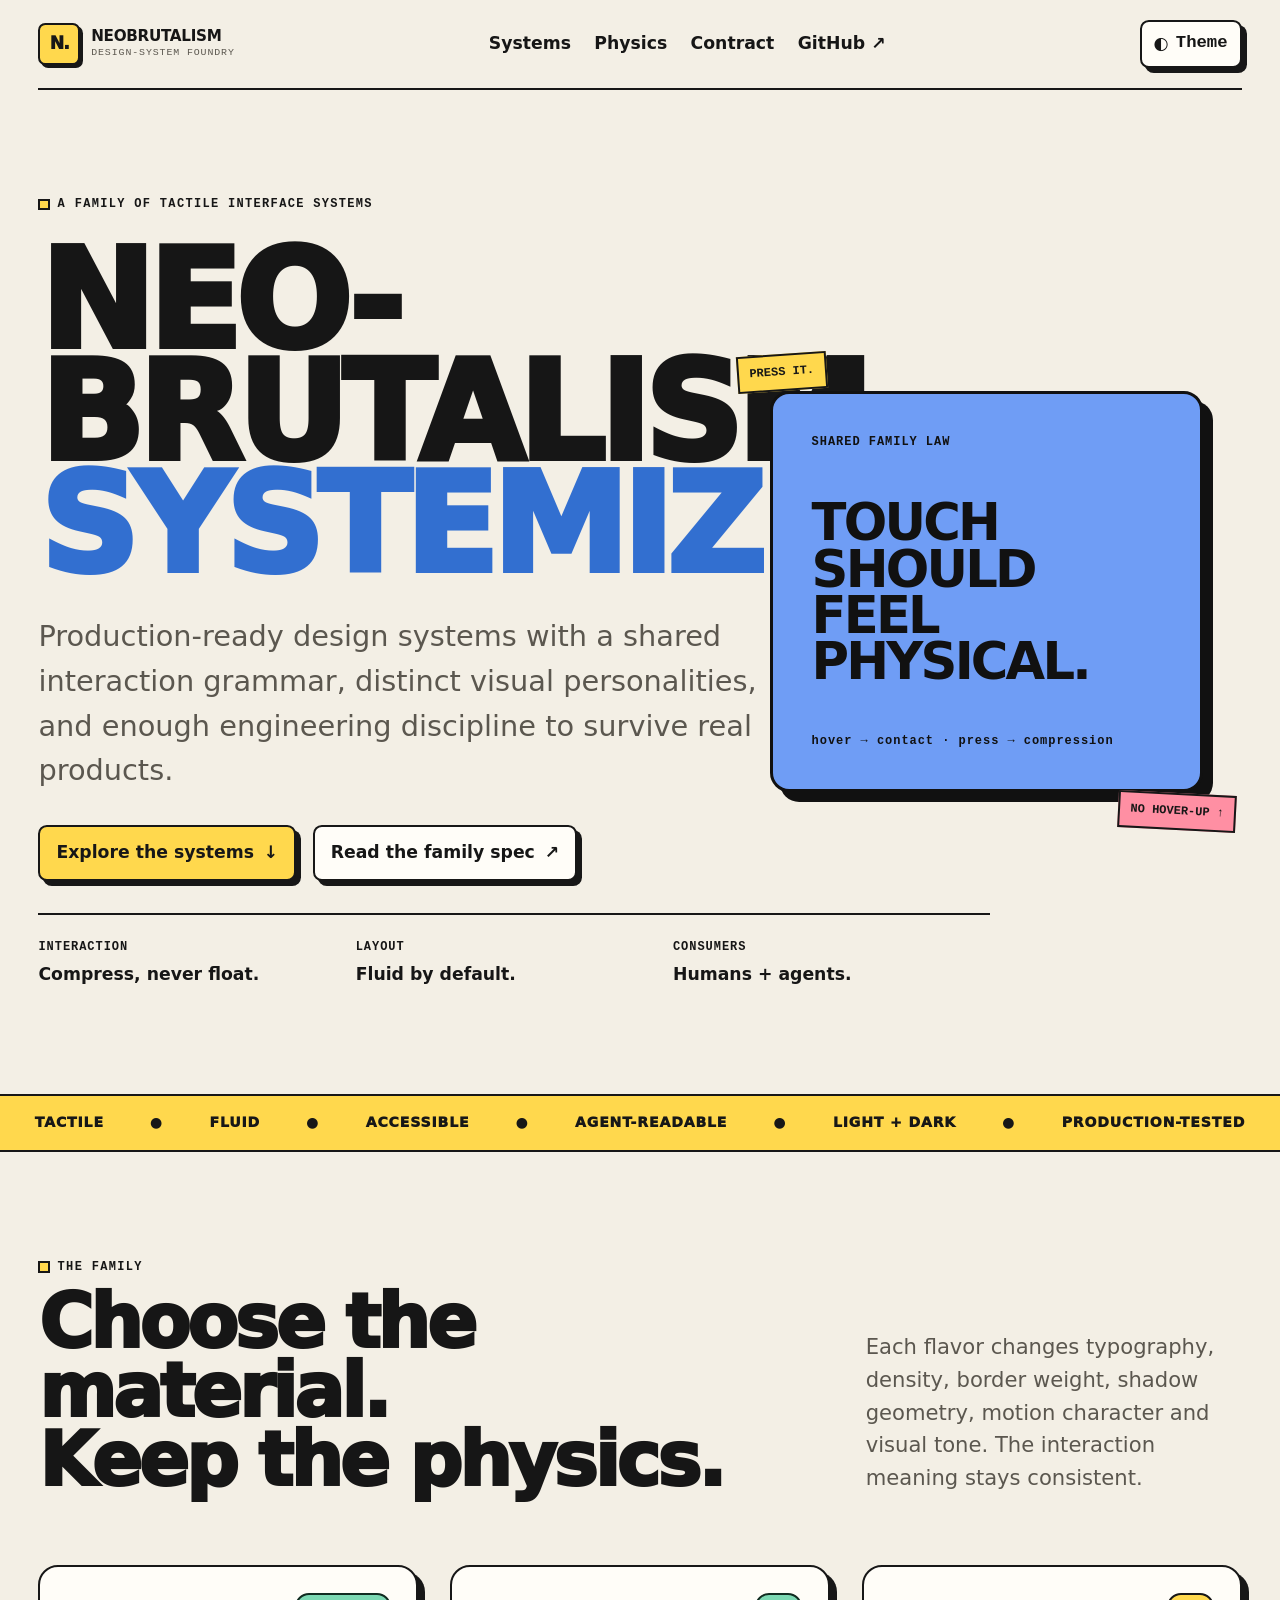
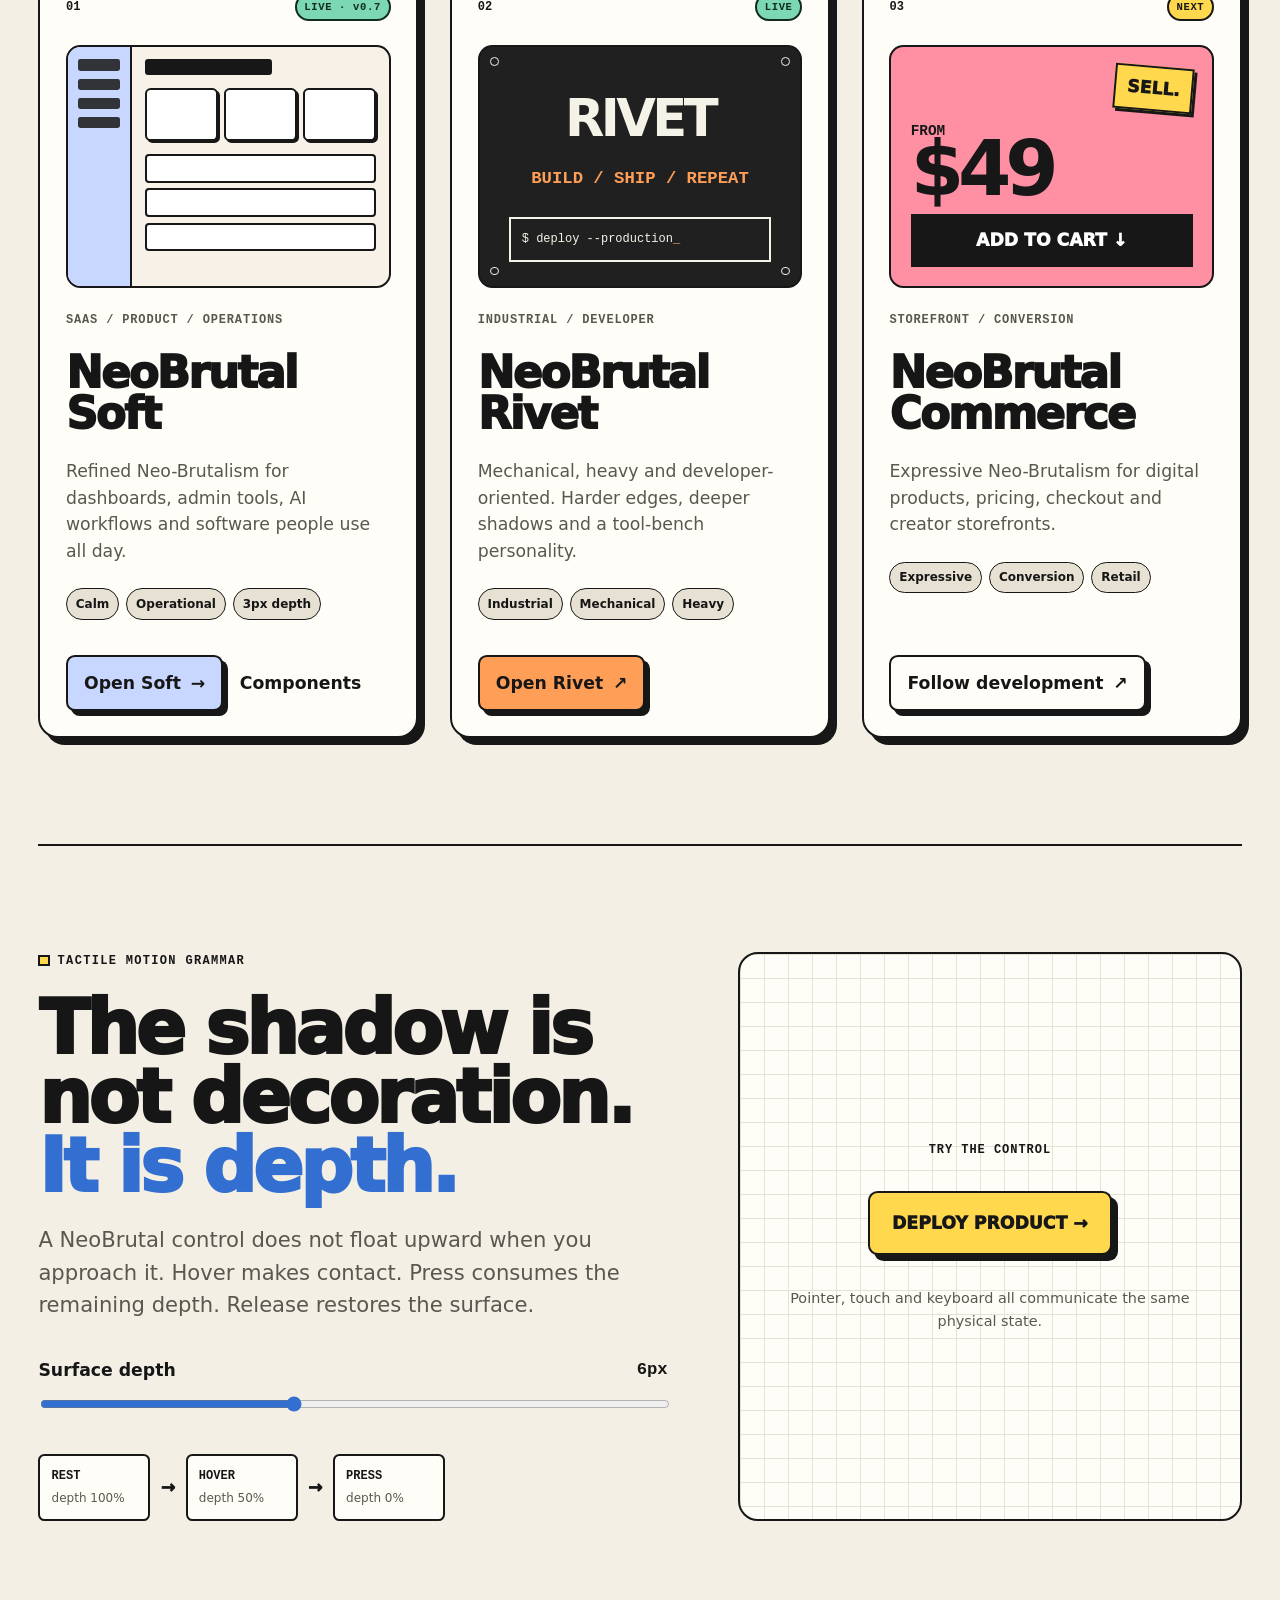
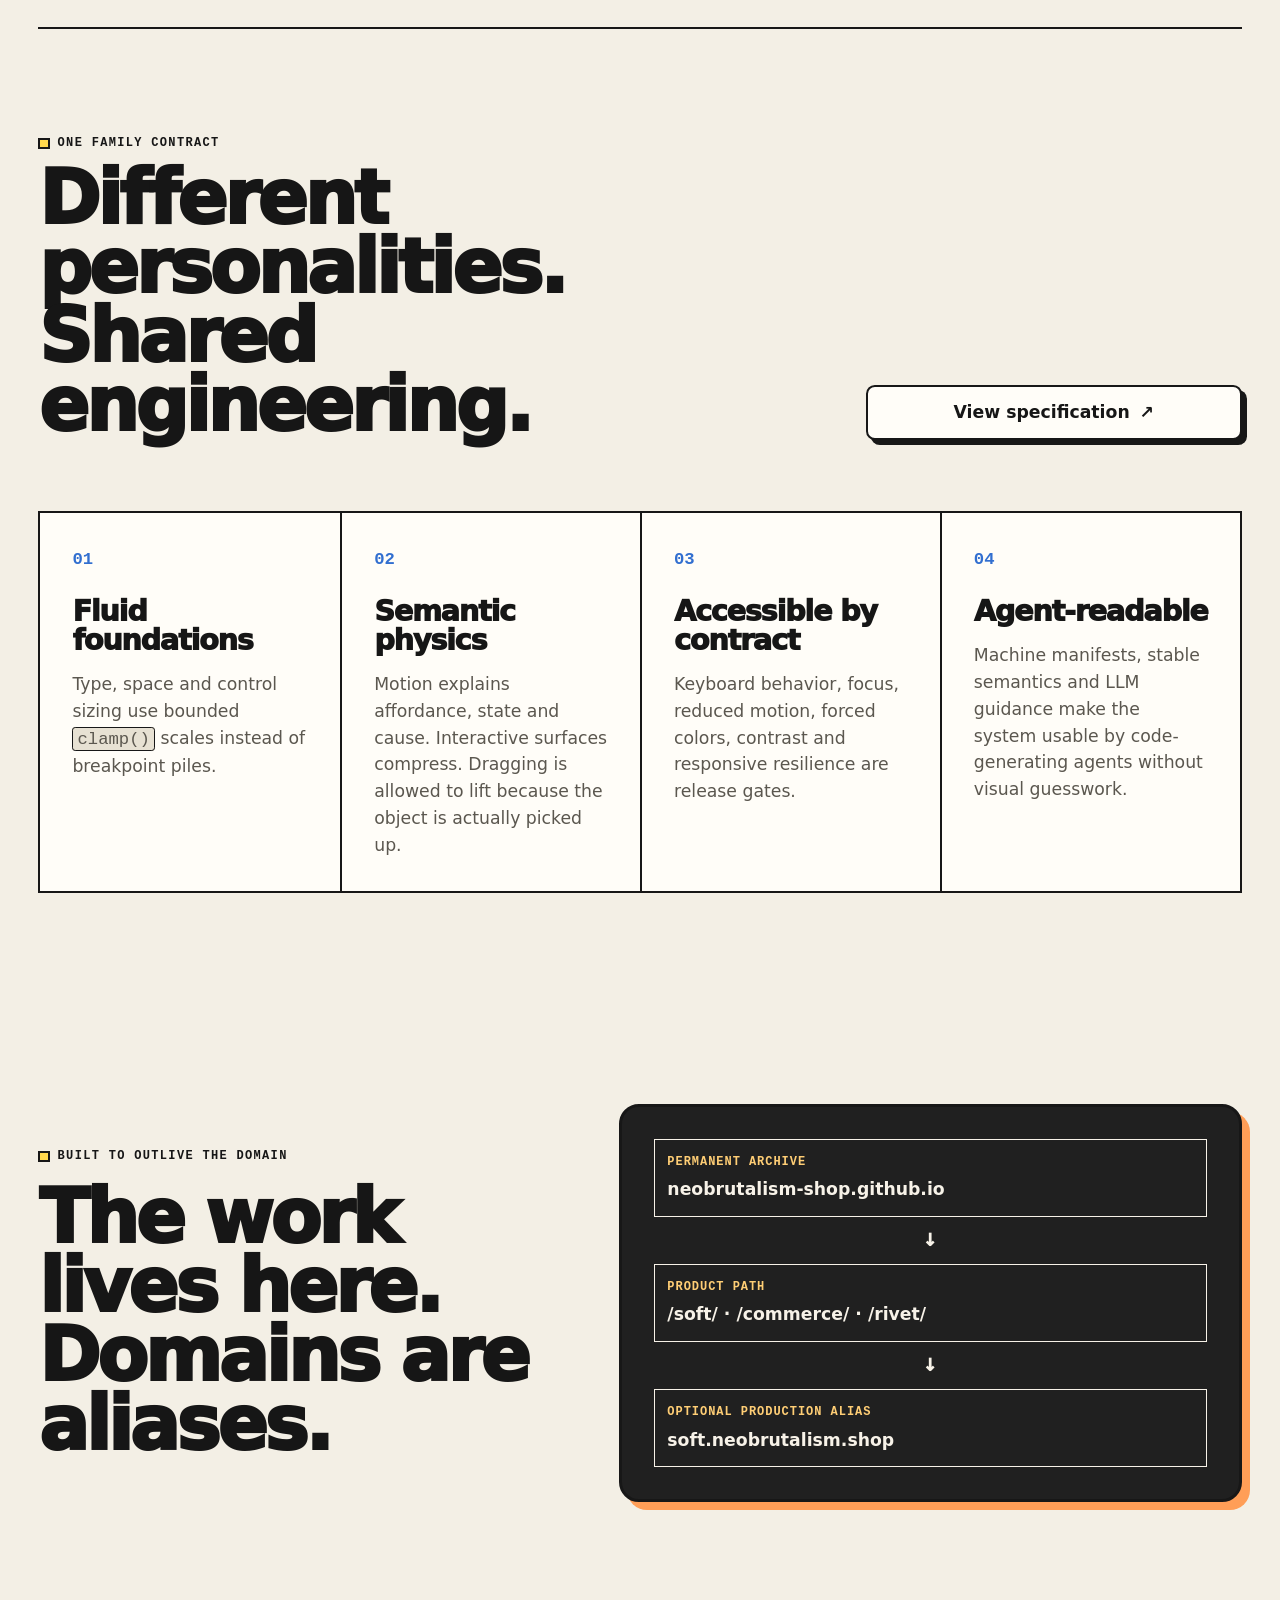
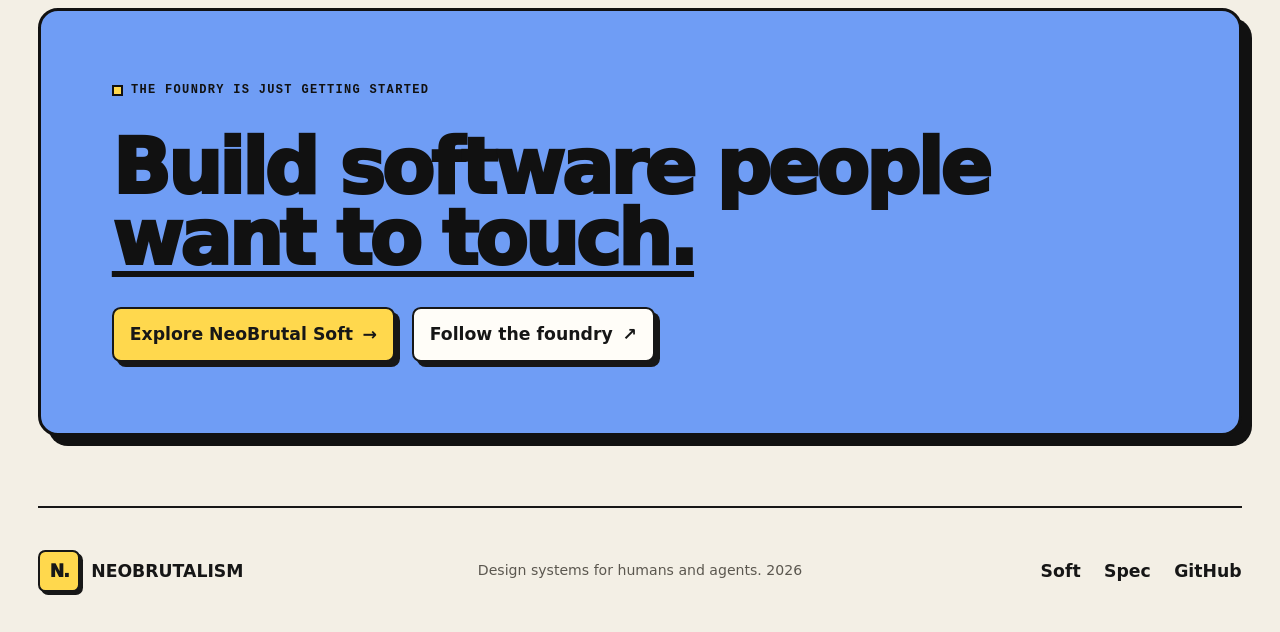
==== index.html @ 48c6a705 "feat: build NeoBrutalism foundry homepage" ====
<!doctype html>
<html lang="en" data-theme="light">
<head>
  <meta charset="utf-8" />
  <meta name="viewport" content="width=device-width, initial-scale=1" />
  <meta name="theme-color" content="#f3efe5" />
  <meta name="description" content="NeoBrutalism is a design-system foundry building production-ready Neo-Brutalist flavors for serious software, commerce, developers, humans and AI agents." />
  <meta name="robots" content="index,follow" />
  <link rel="canonical" href="https://neobrutalism-shop.github.io/" />
  <meta property="og:type" content="website" />
  <meta property="og:title" content="NeoBrutalism — Design-system foundry" />
  <meta property="og:description" content="Neo-Brutalism, systemized. Production-ready design systems with tactile interaction physics." />
  <meta property="og:url" content="https://neobrutalism-shop.github.io/" />
  <meta name="twitter:card" content="summary" />
  <meta name="twitter:title" content="NeoBrutalism — Design-system foundry" />
  <meta name="twitter:description" content="Neo-Brutalism, systemized. Production-ready design systems with tactile interaction physics." />
  <title>NeoBrutalism — Design-system foundry</title>
  <link rel="stylesheet" href="./foundry.css" />
  <script src="./foundry.js" type="module"></script>
</head>
<body>
  <a class="skip-link" href="#main">Skip to content</a>

  <header class="site-header">
    <a class="brand" href="./" aria-label="NeoBrutalism foundry home">
      <span class="brand-mark" aria-hidden="true">N.</span>
      <span class="brand-copy">
        <strong>NEOBRUTALISM</strong>
        <small>DESIGN-SYSTEM FOUNDRY</small>
      </span>
    </a>

    <nav class="header-nav" aria-label="Primary navigation">
      <a href="#systems">Systems</a>
      <a href="#physics">Physics</a>
      <a href="#contract">Contract</a>
      <a href="https://github.com/NeoBrutalism-shop" rel="noreferrer">GitHub ↗</a>
    </nav>

    <button class="theme-toggle tactile" id="themeToggle" type="button" aria-label="Switch to dark theme" aria-pressed="false">
      <span aria-hidden="true" id="themeIcon">◐</span>
      <span class="theme-label">Theme</span>
    </button>
  </header>

  <main id="main">
    <section class="hero section-shell" aria-labelledby="hero-title">
      <div class="hero-copy">
        <p class="eyebrow">A FAMILY OF TACTILE INTERFACE SYSTEMS</p>
        <h1 id="hero-title">NEO-BRUTALISM,<br><span>SYSTEMIZED.</span></h1>
        <p class="hero-lede">Production-ready design systems with a shared interaction grammar, distinct visual personalities, and enough engineering discipline to survive real products.</p>
        <div class="hero-actions">
          <a class="button button-primary tactile" href="#systems">Explore the systems <span aria-hidden="true">↓</span></a>
          <a class="button tactile" href="https://github.com/NeoBrutalism-shop/spec">Read the family spec <span aria-hidden="true">↗</span></a>
        </div>
        <dl class="hero-facts" aria-label="Foundry principles">
          <div><dt>INTERACTION</dt><dd>Compress, never float.</dd></div>
          <div><dt>LAYOUT</dt><dd>Fluid by default.</dd></div>
          <div><dt>CONSUMERS</dt><dd>Humans + agents.</dd></div>
        </dl>
      </div>

      <div class="hero-object" aria-label="Tactile depth demonstration">
        <div class="object-note note-one">PRESS IT.</div>
        <button class="hero-press tactile" type="button">
          <span class="hero-press-kicker">SHARED FAMILY LAW</span>
          <strong>TOUCH SHOULD<br>FEEL PHYSICAL.</strong>
          <span class="hero-press-foot">hover → contact · press → compression</span>
        </button>
        <div class="object-note note-two">NO HOVER-UP ↑</div>
      </div>
    </section>

    <section class="marquee" aria-label="Foundry characteristics">
      <div class="marquee-track" aria-hidden="true">
        <span>TACTILE</span><b>●</b><span>FLUID</span><b>●</b><span>ACCESSIBLE</span><b>●</b><span>AGENT-READABLE</span><b>●</b><span>LIGHT + DARK</span><b>●</b><span>PRODUCTION-TESTED</span>
      </div>
    </section>

    <section class="systems section-shell" id="systems" aria-labelledby="systems-title">
      <div class="section-heading">
        <div>
          <p class="eyebrow">THE FAMILY</p>
          <h2 id="systems-title">Choose the material.<br>Keep the physics.</h2>
        </div>
        <p>Each flavor changes typography, density, border weight, shadow geometry, motion character and visual tone. The interaction meaning stays consistent.</p>
      </div>

      <div class="system-grid">
        <article class="system-card system-soft">
          <div class="system-card-top">
            <span class="system-index">01</span>
            <span class="status status-live">LIVE · v0.7</span>
          </div>
          <div class="system-preview soft-preview" aria-hidden="true">
            <div class="preview-sidebar"><i></i><i></i><i></i><i></i></div>
            <div class="preview-main">
              <div class="preview-topline"></div>
              <div class="preview-stats"><i></i><i></i><i></i></div>
              <div class="preview-table"><i></i><i></i><i></i></div>
            </div>
          </div>
          <p class="system-type">SAAS / PRODUCT / OPERATIONS</p>
          <h3>NeoBrutal Soft</h3>
          <p>Refined Neo-Brutalism for dashboards, admin tools, AI workflows and software people use all day.</p>
          <ul class="tag-row" aria-label="Soft characteristics">
            <li>Calm</li><li>Operational</li><li>3px depth</li>
          </ul>
          <div class="system-actions">
            <a class="button button-soft tactile" href="./soft/">Open Soft <span aria-hidden="true">→</span></a>
            <a class="text-link" href="./soft/components.html">Components</a>
          </div>
        </article>

        <article class="system-card system-rivet">
          <div class="system-card-top">
            <span class="system-index">02</span>
            <span class="status status-live">LIVE</span>
          </div>
          <div class="system-preview rivet-preview" aria-hidden="true">
            <div class="rivet-bolts"><i></i><i></i><i></i><i></i></div>
            <strong>RIVET</strong>
            <span>BUILD / SHIP / REPEAT</span>
            <div class="rivet-console">$ deploy --production<span>_</span></div>
          </div>
          <p class="system-type">INDUSTRIAL / DEVELOPER</p>
          <h3>NeoBrutal Rivet</h3>
          <p>Mechanical, heavy and developer-oriented. Harder edges, deeper shadows and a tool-bench personality.</p>
          <ul class="tag-row" aria-label="Rivet characteristics">
            <li>Industrial</li><li>Mechanical</li><li>Heavy</li>
          </ul>
          <div class="system-actions">
            <a class="button button-rivet tactile" href="https://neobrutalrivet.github.io/" rel="noreferrer">Open Rivet <span aria-hidden="true">↗</span></a>
          </div>
        </article>

        <article class="system-card system-commerce">
          <div class="system-card-top">
            <span class="system-index">03</span>
            <span class="status status-building">NEXT</span>
          </div>
          <div class="system-preview commerce-preview" aria-hidden="true">
            <span class="sale-sticker">SELL.</span>
            <div class="commerce-price"><small>FROM</small><strong>$49</strong></div>
            <div class="commerce-buy">ADD TO CART ↓</div>
          </div>
          <p class="system-type">STOREFRONT / CONVERSION</p>
          <h3>NeoBrutal Commerce</h3>
          <p>Expressive Neo-Brutalism for digital products, pricing, checkout and creator storefronts.</p>
          <ul class="tag-row" aria-label="Commerce characteristics">
            <li>Expressive</li><li>Conversion</li><li>Retail</li>
          </ul>
          <div class="system-actions">
            <a class="button tactile" href="https://github.com/NeoBrutalism-shop/NeoBrutal-Commerce">Follow development <span aria-hidden="true">↗</span></a>
          </div>
        </article>
      </div>
    </section>

    <section class="physics section-shell" id="physics" aria-labelledby="physics-title">
      <div class="physics-copy">
        <p class="eyebrow">TACTILE MOTION GRAMMAR</p>
        <h2 id="physics-title">The shadow is not decoration.<br><span>It is depth.</span></h2>
        <p>A NeoBrutal control does not float upward when you approach it. Hover makes contact. Press consumes the remaining depth. Release restores the surface.</p>

        <div class="physics-form">
          <label for="depthControl">
            <span>Surface depth</span>
            <output id="depthValue" for="depthControl">6px</output>
          </label>
          <input id="depthControl" type="range" min="2" max="12" value="6" step="1" />
        </div>

        <div class="state-equation" aria-label="Interaction depth states">
          <div><b>REST</b><span>depth 100%</span></div>
          <span aria-hidden="true">→</span>
          <div><b>HOVER</b><span>depth 50%</span></div>
          <span aria-hidden="true">→</span>
          <div><b>PRESS</b><span>depth 0%</span></div>
        </div>
      </div>

      <div class="physics-stage" id="physicsStage">
        <p>TRY THE CONTROL</p>
        <button class="depth-demo" id="depthDemo" type="button">DEPLOY PRODUCT <span aria-hidden="true">→</span></button>
        <small>Pointer, touch and keyboard all communicate the same physical state.</small>
      </div>
    </section>

    <section class="contract section-shell" id="contract" aria-labelledby="contract-title">
      <div class="section-heading">
        <div>
          <p class="eyebrow">ONE FAMILY CONTRACT</p>
          <h2 id="contract-title">Different personalities.<br>Shared engineering.</h2>
        </div>
        <a class="button tactile" href="https://github.com/NeoBrutalism-shop/spec">View specification <span aria-hidden="true">↗</span></a>
      </div>

      <div class="contract-grid">
        <article><span class="contract-number">01</span><h3>Fluid foundations</h3><p>Type, space and control sizing use bounded <code>clamp()</code> scales instead of breakpoint piles.</p></article>
        <article><span class="contract-number">02</span><h3>Semantic physics</h3><p>Motion explains affordance, state and cause. Interactive surfaces compress. Dragging is allowed to lift because the object is actually picked up.</p></article>
        <article><span class="contract-number">03</span><h3>Accessible by contract</h3><p>Keyboard behavior, focus, reduced motion, forced colors, contrast and responsive resilience are release gates.</p></article>
        <article><span class="contract-number">04</span><h3>Agent-readable</h3><p>Machine manifests, stable semantics and LLM guidance make the system usable by code-generating agents without visual guesswork.</p></article>
      </div>
    </section>

    <section class="permanence section-shell" aria-labelledby="permanence-title">
      <div>
        <p class="eyebrow">BUILT TO OUTLIVE THE DOMAIN</p>
        <h2 id="permanence-title">The work lives here.<br>Domains are aliases.</h2>
      </div>
      <div class="permanence-card">
        <div class="repo-line"><span>PERMANENT ARCHIVE</span><strong>neobrutalism-shop.github.io</strong></div>
        <div class="repo-arrow" aria-hidden="true">↓</div>
        <div class="repo-line"><span>PRODUCT PATH</span><strong>/soft/ · /commerce/ · /rivet/</strong></div>
        <div class="repo-arrow" aria-hidden="true">↓</div>
        <div class="repo-line"><span>OPTIONAL PRODUCTION ALIAS</span><strong>soft.neobrutalism.shop</strong></div>
      </div>
    </section>

    <section class="closing section-shell">
      <p class="eyebrow">THE FOUNDRY IS JUST GETTING STARTED</p>
      <h2>Build software people<br><span>want to touch.</span></h2>
      <div class="closing-actions">
        <a class="button button-primary tactile" href="./soft/">Explore NeoBrutal Soft <span aria-hidden="true">→</span></a>
        <a class="button tactile" href="https://github.com/NeoBrutalism-shop">Follow the foundry <span aria-hidden="true">↗</span></a>
      </div>
    </section>
  </main>

  <footer class="site-footer">
    <div class="footer-brand"><span class="brand-mark" aria-hidden="true">N.</span><strong>NEOBRUTALISM</strong></div>
    <p>Design systems for humans and agents. <span id="year"></span></p>
    <nav aria-label="Footer navigation">
      <a href="./soft/">Soft</a>
      <a href="https://github.com/NeoBrutalism-shop/spec">Spec</a>
      <a href="https://github.com/NeoBrutalism-shop">GitHub</a>
    </nav>
  </footer>
</body>
</html>
---- foundry.css ----
@layer reset, tokens, base, components, sections, responsive;

@layer reset {
  *, *::before, *::after { box-sizing: border-box; }
  html { scroll-behavior: smooth; }
  body, h1, h2, h3, p, dl, dd, ul { margin: 0; }
  ul { padding: 0; list-style: none; }
  img, svg { display: block; max-width: 100%; }
  button, input { font: inherit; }
  a { color: inherit; }
}

@layer tokens {
  :root {
    color-scheme: light;
    --bg: #f3efe5;
    --surface: #fffdf8;
    --surface-2: #e7e1d3;
    --text: #161616;
    --muted: #5b574f;
    --border: #171717;
    --yellow: #ffd84d;
    --blue: #6f9df5;
    --blue-strong: #326fd0;
    --pink: #ff8fa3;
    --mint: #7bd8b2;
    --orange: #ff9e57;
    --danger: #d73535;
    --shadow: #171717;
    --focus: #2d63c8;
    --radius-sm: .55rem;
    --radius-md: .9rem;
    --radius-lg: 1.25rem;
    --border-w: 2px;
    --content: 92rem;
    --space-1: clamp(.35rem, .3rem + .2vw, .5rem);
    --space-2: clamp(.55rem, .48rem + .3vw, .8rem);
    --space-3: clamp(.8rem, .68rem + .45vw, 1.15rem);
    --space-4: clamp(1.1rem, .9rem + .7vw, 1.65rem);
    --space-5: clamp(1.55rem, 1.2rem + 1vw, 2.35rem);
    --space-6: clamp(2.15rem, 1.55rem + 1.7vw, 3.5rem);
    --space-7: clamp(3rem, 2rem + 3vw, 5.5rem);
    --space-8: clamp(4.2rem, 2.6rem + 5vw, 8rem);
    --text-xs: clamp(.7rem, .67rem + .1vw, .78rem);
    --text-sm: clamp(.8rem, .76rem + .15vw, .9rem);
    --text-md: clamp(.95rem, .88rem + .25vw, 1.08rem);
    --text-lg: clamp(1.1rem, .98rem + .45vw, 1.32rem);
    --text-xl: clamp(1.35rem, 1.1rem + .9vw, 1.8rem);
    --text-2xl: clamp(1.8rem, 1.3rem + 1.8vw, 2.8rem);
    --text-3xl: clamp(2.5rem, 1.6rem + 3.8vw, 4.8rem);
    --text-display: clamp(4rem, 2.15rem + 8vw, 10rem);
    --press-hover: 2px;
    --press-active: 5px;
    --depth: 5px;
    --ease: cubic-bezier(.2, .7, .2, 1);
    --fast: 110ms;
    --standard: 180ms;
  }

  [data-theme="dark"] {
    color-scheme: dark;
    --bg: #171717;
    --surface: #242321;
    --surface-2: #302e2a;
    --text: #f7f2e8;
    --muted: #c2bcae;
    --border: #f7f2e8;
    --shadow: #050505;
    --focus: #8fb3ff;
    --blue-strong: #8fb3ff;
  }
}

@layer base {
  body {
    min-width: 20rem;
    min-height: 100vh;
    background: var(--bg);
    color: var(--text);
    font-family: Inter, ui-sans-serif, system-ui, -apple-system, BlinkMacSystemFont, "Segoe UI", sans-serif;
    font-size: var(--text-md);
    line-height: 1.55;
    text-rendering: optimizeLegibility;
    -webkit-font-smoothing: antialiased;
  }

  code, .system-index, .eyebrow, .status, .system-type, .brand-copy small, .hero-press-kicker, .hero-press-foot, .repo-line span, .physics-stage > p, .theme-label {
    font-family: "SFMono-Regular", Consolas, "Liberation Mono", monospace;
  }

  a { text-underline-offset: .16em; text-decoration-thickness: .09em; }
  button, a { -webkit-tap-highlight-color: transparent; }
  ::selection { background: var(--yellow); color: #171717; }

  :focus-visible {
    outline: 3px solid var(--focus);
    outline-offset: 4px;
  }

  .skip-link {
    position: fixed;
    inset: .8rem auto auto .8rem;
    z-index: 100;
    transform: translateY(-180%);
    background: var(--yellow);
    color: #171717;
    border: 2px solid #171717;
    padding: .7rem 1rem;
    font-weight: 900;
  }
  .skip-link:focus { transform: translateY(0); }

  .section-shell {
    width: min(calc(100% - (2 * clamp(1rem, 3vw, 2.5rem))), var(--content));
    margin-inline: auto;
  }

  .eyebrow {
    display: inline-flex;
    align-items: center;
    gap: .5rem;
    font-size: var(--text-xs);
    font-weight: 900;
    letter-spacing: .11em;
    text-transform: uppercase;
  }
  .eyebrow::before {
    content: "";
    inline-size: .7rem;
    block-size: .7rem;
    background: var(--yellow);
    border: 2px solid var(--border);
  }

  h1, h2, h3 {
    font-weight: 950;
    line-height: .93;
    letter-spacing: -.045em;
  }
  h2 { font-size: var(--text-3xl); }
  h2 span, h1 span { color: var(--blue-strong); }
  h3 { font-size: var(--text-2xl); }
}

@layer components {
  .tactile {
    position: relative;
    transform: translate(0, 0);
    box-shadow: var(--depth) var(--depth) 0 var(--shadow);
    transition:
      transform var(--fast) var(--ease),
      box-shadow var(--fast) var(--ease),
      background-color var(--standard) var(--ease),
      color var(--standard) var(--ease),
      border-color var(--standard) var(--ease);
  }
  @media (hover: hover) and (pointer: fine) {
    .tactile:hover {
      transform: translate(var(--press-hover), var(--press-hover));
      box-shadow: calc(var(--depth) - var(--press-hover)) calc(var(--depth) - var(--press-hover)) 0 var(--shadow);
    }
  }
  .tactile:active {
    transform: translate(var(--press-active), var(--press-active));
    box-shadow: 0 0 0 var(--shadow);
  }

  .button {
    display: inline-flex;
    align-items: center;
    justify-content: center;
    gap: .6rem;
    min-block-size: 3rem;
    padding: .78rem 1rem;
    background: var(--surface);
    color: var(--text);
    border: var(--border-w) solid var(--border);
    border-radius: var(--radius-sm);
    font-weight: 900;
    text-decoration: none;
    cursor: pointer;
  }
  .button-primary { background: var(--yellow); color: #171717; border-color: #171717; }
  .button-soft { background: #c7d7ff; color: #171717; border-color: #171717; }
  .button-rivet { background: #ff9f57; color: #171717; border-color: #171717; }

  .site-header {
    width: min(calc(100% - (2 * clamp(1rem, 3vw, 2.5rem))), var(--content));
    margin-inline: auto;
    min-block-size: clamp(4.8rem, 4rem + 2vw, 6.2rem);
    display: grid;
    grid-template-columns: auto 1fr auto;
    gap: var(--space-4);
    align-items: center;
    border-bottom: var(--border-w) solid var(--border);
  }

  .brand, .footer-brand {
    display: inline-flex;
    align-items: center;
    gap: .7rem;
    text-decoration: none;
  }
  .brand-mark {
    display: grid;
    place-items: center;
    inline-size: 2.6rem;
    block-size: 2.6rem;
    background: var(--yellow);
    color: #171717;
    border: 2px solid #171717;
    border-radius: .45rem;
    box-shadow: 3px 3px 0 #171717;
    font-weight: 950;
    letter-spacing: -.06em;
  }
  .brand-copy { display: grid; line-height: 1; gap: .25rem; }
  .brand-copy strong { font-size: .95rem; letter-spacing: -.02em; }
  .brand-copy small { color: var(--muted); font-size: .62rem; letter-spacing: .09em; }

  .header-nav {
    display: flex;
    justify-content: center;
    flex-wrap: wrap;
    gap: var(--space-4);
  }
  .header-nav a, .site-footer a, .text-link {
    font-weight: 850;
    text-decoration: none;
  }
  .header-nav a:hover, .site-footer a:hover, .text-link:hover { text-decoration: underline; }

  .theme-toggle {
    display: inline-flex;
    align-items: center;
    gap: .45rem;
    min-block-size: 2.7rem;
    padding: .55rem .75rem;
    background: var(--surface);
    color: var(--text);
    border: var(--border-w) solid var(--border);
    border-radius: var(--radius-sm);
    cursor: pointer;
    font-weight: 850;
  }

  .section-heading {
    display: grid;
    grid-template-columns: minmax(0, 1.35fr) minmax(16rem, .65fr);
    gap: var(--space-6);
    align-items: end;
  }
  .section-heading > div { display: grid; gap: var(--space-2); }
  .section-heading > p { max-width: 42rem; color: var(--muted); font-size: var(--text-lg); }
}

@layer sections {
  .hero {
    display: grid;
    grid-template-columns: minmax(0, 1.1fr) minmax(20rem, .9fr);
    gap: var(--space-7);
    align-items: center;
    padding-block: var(--space-8);
  }
  .hero-copy { display: grid; gap: var(--space-5); }
  .hero h1 {
    font-size: var(--text-display);
    max-width: 10ch;
    line-height: .82;
  }
  .hero-lede { max-width: 48rem; color: var(--muted); font-size: var(--text-xl); }
  .hero-actions, .closing-actions { display: flex; flex-wrap: wrap; gap: var(--space-3); }
  .hero-facts {
    display: grid;
    grid-template-columns: repeat(3, minmax(0, 1fr));
    border-top: var(--border-w) solid var(--border);
    padding-top: var(--space-4);
  }
  .hero-facts > div { padding-inline-end: var(--space-3); }
  .hero-facts dt { font-family: monospace; font-size: var(--text-xs); font-weight: 900; letter-spacing: .08em; }
  .hero-facts dd { margin-top: .3rem; font-weight: 850; }

  .hero-object { position: relative; padding: clamp(2rem, 5vw, 5rem) clamp(1rem, 3vw, 3rem); }
  .hero-press {
    inline-size: min(100%, 32rem);
    aspect-ratio: 1.08;
    margin-inline: auto;
    display: grid;
    align-content: space-between;
    gap: var(--space-4);
    text-align: left;
    padding: clamp(1.3rem, 3vw, 2.4rem);
    background: var(--blue);
    color: #111;
    border: 3px solid #111;
    border-radius: 1.2rem;
    box-shadow: 10px 10px 0 #111;
    cursor: pointer;
  }
  @media (hover: hover) and (pointer: fine) {
    .hero-press:hover { transform: translate(4px, 4px); box-shadow: 6px 6px 0 #111; }
  }
  .hero-press:active { transform: translate(10px, 10px); box-shadow: 0 0 0 #111; }
  .hero-press strong { font-size: clamp(2rem, 4vw, 4.5rem); line-height: .9; letter-spacing: -.055em; }
  .hero-press-kicker, .hero-press-foot { font-size: var(--text-xs); font-weight: 900; letter-spacing: .08em; }
  .object-note {
    position: absolute;
    z-index: 2;
    padding: .45rem .65rem;
    background: var(--yellow);
    color: #171717;
    border: 2px solid #171717;
    font-family: monospace;
    font-size: var(--text-xs);
    font-weight: 900;
    transform: rotate(-4deg);
  }
  .note-one { inset: 5% auto auto 1%; }
  .note-two { inset: auto 1% 5% auto; transform: rotate(3deg); background: var(--pink); }

  .marquee {
    overflow: hidden;
    border-block: var(--border-w) solid var(--border);
    background: var(--yellow);
    color: #171717;
  }
  .marquee-track {
    min-block-size: 3.4rem;
    display: flex;
    align-items: center;
    justify-content: space-around;
    gap: var(--space-4);
    white-space: nowrap;
    font-weight: 950;
    font-size: var(--text-sm);
    letter-spacing: .06em;
    padding-inline: var(--space-4);
  }

  .systems, .contract { padding-block: var(--space-8); }
  .system-grid {
    margin-top: var(--space-7);
    display: grid;
    grid-template-columns: repeat(3, minmax(0, 1fr));
    gap: var(--space-5);
  }
  .system-card {
    min-width: 0;
    display: flex;
    flex-direction: column;
    gap: var(--space-4);
    padding: clamp(1.1rem, 2vw, 1.6rem);
    background: var(--surface);
    border: var(--border-w) solid var(--border);
    border-radius: var(--radius-lg);
    box-shadow: 7px 7px 0 var(--shadow);
  }
  .system-card-top { display: flex; justify-content: space-between; align-items: center; gap: 1rem; }
  .system-index { font-size: var(--text-xs); font-weight: 900; }
  .status {
    display: inline-flex;
    align-items: center;
    min-height: 1.7rem;
    padding: .25rem .48rem;
    border: 2px solid currentColor;
    border-radius: 999px;
    font-size: .66rem;
    font-weight: 900;
    letter-spacing: .06em;
  }
  .status-live { background: var(--mint); color: #102b20; }
  .status-building { background: var(--yellow); color: #171717; }
  .system-preview {
    position: relative;
    min-block-size: clamp(12rem, 19vw, 18rem);
    overflow: hidden;
    border: 2px solid #171717;
    border-radius: var(--radius-md);
  }
  .system-type { color: var(--muted); font-size: var(--text-xs); font-weight: 900; letter-spacing: .07em; }
  .system-card > p:not(.system-type) { color: var(--muted); }
  .tag-row { display: flex; flex-wrap: wrap; gap: .45rem; }
  .tag-row li {
    padding: .35rem .55rem;
    background: var(--surface-2);
    border: 1.5px solid var(--border);
    border-radius: 999px;
    font-size: var(--text-xs);
    font-weight: 850;
  }
  .system-actions { margin-top: auto; padding-top: var(--space-2); display: flex; align-items: center; flex-wrap: wrap; gap: var(--space-3); }

  .soft-preview { display: grid; grid-template-columns: 4rem 1fr; background: #f7f1e7; }
  .preview-sidebar { padding: .8rem .65rem; background: #c7d7ff; border-right: 2px solid #171717; display: grid; align-content: start; gap: .5rem; }
  .preview-sidebar i { block-size: .7rem; background: #171717; border-radius: .15rem; opacity: .85; }
  .preview-main { padding: .8rem; display: grid; gap: .8rem; align-content: start; }
  .preview-topline { block-size: 1rem; inline-size: 55%; background: #171717; border-radius: .2rem; }
  .preview-stats { display: grid; grid-template-columns: repeat(3, 1fr); gap: .4rem; }
  .preview-stats i { block-size: 3.3rem; background: #fff; border: 2px solid #171717; border-radius: .35rem; box-shadow: 2px 2px 0 #171717; }
  .preview-table { display: grid; gap: .35rem; }
  .preview-table i { block-size: 1.8rem; background: #fff; border: 2px solid #171717; border-radius: .25rem; }

  .rivet-preview { background: #202020; color: #f5f2e8; display: grid; align-content: center; justify-items: center; gap: .5rem; }
  .rivet-preview strong { font-size: clamp(2.5rem, 4vw, 5rem); letter-spacing: -.07em; }
  .rivet-preview > span { color: #ff9e57; font-family: monospace; font-weight: 900; }
  .rivet-console { margin-top: 1rem; inline-size: 82%; padding: .7rem; border: 2px solid #f5f2e8; font-family: monospace; font-size: var(--text-xs); }
  .rivet-console span { color: #ff9e57; animation: blink 1s steps(1) infinite; }
  .rivet-bolts i { position: absolute; inline-size: .55rem; block-size: .55rem; border: 1.5px solid #f5f2e8; border-radius: 50%; }
  .rivet-bolts i:nth-child(1) { inset: .65rem auto auto .65rem; }
  .rivet-bolts i:nth-child(2) { inset: .65rem .65rem auto auto; }
  .rivet-bolts i:nth-child(3) { inset: auto auto .65rem .65rem; }
  .rivet-bolts i:nth-child(4) { inset: auto .65rem .65rem auto; }

  .commerce-preview { background: #ff8fa3; color: #171717; padding: 1.2rem; display: grid; align-content: space-between; }
  .sale-sticker { justify-self: end; padding: .45rem .7rem; background: var(--yellow); border: 2px solid #171717; box-shadow: 3px 3px 0 #171717; transform: rotate(5deg); font-weight: 950; }
  .commerce-price { display: grid; line-height: .8; }
  .commerce-price small { font-family: monospace; font-weight: 900; }
  .commerce-price strong { font-size: clamp(3rem, 6vw, 7rem); letter-spacing: -.08em; }
  .commerce-buy { padding: .8rem; background: #171717; color: #fff; font-weight: 950; text-align: center; }

  .physics {
    display: grid;
    grid-template-columns: minmax(0, 1fr) minmax(20rem, .8fr);
    gap: var(--space-7);
    padding-block: var(--space-8);
    border-block: var(--border-w) solid var(--border);
  }
  .physics-copy { display: grid; gap: var(--space-4); }
  .physics-copy > p:not(.eyebrow) { max-width: 48rem; color: var(--muted); font-size: var(--text-lg); }
  .physics-form { display: grid; gap: .65rem; margin-top: var(--space-2); }
  .physics-form label { display: flex; justify-content: space-between; font-weight: 900; }
  .physics-form output { font-family: monospace; }
  .physics-form input[type="range"] { inline-size: 100%; accent-color: var(--blue-strong); }
  .state-equation { display: flex; align-items: stretch; flex-wrap: wrap; gap: .65rem; margin-top: var(--space-3); }
  .state-equation div { min-width: 7rem; padding: .7rem; background: var(--surface); border: 2px solid var(--border); border-radius: .4rem; display: grid; gap: .2rem; }
  .state-equation b { font-family: monospace; font-size: var(--text-xs); }
  .state-equation div span { color: var(--muted); font-size: var(--text-xs); }
  .state-equation > span { align-self: center; font-weight: 950; }

  .physics-stage {
    min-block-size: 24rem;
    display: grid;
    place-items: center;
    align-content: center;
    gap: var(--space-5);
    padding: var(--space-6);
    background:
      linear-gradient(var(--surface-2) 1px, transparent 1px),
      linear-gradient(90deg, var(--surface-2) 1px, transparent 1px),
      var(--surface);
    background-size: 24px 24px;
    border: 2px solid var(--border);
    border-radius: var(--radius-lg);
  }
  .physics-stage > p { font-size: var(--text-xs); font-weight: 900; letter-spacing: .08em; }
  .physics-stage small { max-width: 28rem; text-align: center; color: var(--muted); }
  .depth-demo {
    --demo-depth: 6px;
    position: relative;
    min-block-size: 4rem;
    padding: 1rem 1.4rem;
    background: var(--yellow);
    color: #171717;
    border: 2px solid #171717;
    border-radius: .6rem;
    box-shadow: var(--demo-depth) var(--demo-depth) 0 #171717;
    font-weight: 950;
    cursor: pointer;
    transition: transform var(--fast) var(--ease), box-shadow var(--fast) var(--ease);
  }
  @media (hover: hover) and (pointer: fine) {
    .depth-demo:hover {
      transform: translate(calc(var(--demo-depth) / 2), calc(var(--demo-depth) / 2));
      box-shadow: calc(var(--demo-depth) / 2) calc(var(--demo-depth) / 2) 0 #171717;
    }
  }
  .depth-demo:active {
    transform: translate(var(--demo-depth), var(--demo-depth));
    box-shadow: 0 0 0 #171717;
  }

  .contract-grid {
    margin-top: var(--space-7);
    display: grid;
    grid-template-columns: repeat(4, minmax(0, 1fr));
    border: var(--border-w) solid var(--border);
  }
  .contract-grid article { min-width: 0; padding: var(--space-5); background: var(--surface); }
  .contract-grid article + article { border-left: var(--border-w) solid var(--border); }
  .contract-number { font-family: monospace; font-weight: 900; color: var(--blue-strong); }
  .contract-grid h3 { margin-top: var(--space-4); font-size: var(--text-xl); line-height: 1; }
  .contract-grid p { margin-top: var(--space-3); color: var(--muted); }
  .contract-grid code { padding: .1rem .25rem; background: var(--surface-2); border: 1px solid var(--border); border-radius: .2rem; }

  .permanence {
    padding-block: var(--space-8);
    display: grid;
    grid-template-columns: minmax(0, .9fr) minmax(20rem, 1.1fr);
    gap: var(--space-7);
    align-items: center;
  }
  .permanence > div:first-child { display: grid; gap: var(--space-3); }
  .permanence-card { display: grid; gap: .65rem; padding: var(--space-5); background: #202020; color: #f7f2e8; border: 3px solid #171717; border-radius: var(--radius-lg); box-shadow: 8px 8px 0 var(--orange); }
  .repo-line { display: grid; gap: .3rem; padding: .8rem; border: 1.5px solid #f7f2e8; }
  .repo-line span { color: #ffce75; font-size: var(--text-xs); font-weight: 900; letter-spacing: .08em; }
  .repo-line strong { overflow-wrap: anywhere; }
  .repo-arrow { text-align: center; font-weight: 950; }

  .closing {
    margin-bottom: var(--space-7);
    padding: var(--space-7);
    background: var(--blue);
    color: #111;
    border: 3px solid #111;
    border-radius: var(--radius-lg);
    box-shadow: 10px 10px 0 #111;
    display: grid;
    gap: var(--space-5);
  }
  .closing .eyebrow::before { background: var(--yellow); border-color: #111; }
  .closing h2 { font-size: clamp(3rem, 6vw, 7.5rem); }
  .closing h2 span { color: #111; text-decoration: underline; text-decoration-thickness: .08em; text-underline-offset: .08em; }

  .site-footer {
    width: min(calc(100% - (2 * clamp(1rem, 3vw, 2.5rem))), var(--content));
    margin-inline: auto;
    min-block-size: 8rem;
    padding-block: var(--space-5);
    border-top: var(--border-w) solid var(--border);
    display: grid;
    grid-template-columns: 1fr auto 1fr;
    gap: var(--space-4);
    align-items: center;
  }
  .site-footer p { color: var(--muted); text-align: center; font-size: var(--text-sm); }
  .site-footer nav { justify-self: end; display: flex; flex-wrap: wrap; gap: var(--space-4); }

  @keyframes blink { 50% { opacity: 0; } }
}

@layer responsive {
  @media (max-width: 70rem) {
    .system-grid { grid-template-columns: 1fr 1fr; }
    .system-commerce { grid-column: 1 / -1; }
    .contract-grid { grid-template-columns: 1fr 1fr; }
    .contract-grid article + article { border-left: 0; }
    .contract-grid article:nth-child(even) { border-left: var(--border-w) solid var(--border); }
    .contract-grid article:nth-child(n+3) { border-top: var(--border-w) solid var(--border); }
  }

  @media (max-width: 54rem) {
    .site-header { grid-template-columns: 1fr auto; padding-block: .8rem; }
    .header-nav { grid-column: 1 / -1; order: 3; justify-content: flex-start; border-top: 1px solid var(--border); padding-top: .8rem; }
    .hero, .physics, .permanence { grid-template-columns: 1fr; }
    .hero-object { padding-top: var(--space-4); }
    .section-heading { grid-template-columns: 1fr; }
    .hero-facts { grid-template-columns: 1fr; gap: .7rem; }
    .hero-facts > div { display: flex; justify-content: space-between; gap: 1rem; }
    .system-grid { grid-template-columns: 1fr; }
    .system-commerce { grid-column: auto; }
    .site-footer { grid-template-columns: 1fr; }
    .site-footer p { text-align: left; }
    .site-footer nav { justify-self: start; }
  }

  @media (max-width: 38rem) {
    .brand-copy small, .theme-label { display: none; }
    .header-nav { gap: .8rem 1rem; font-size: var(--text-sm); }
    .hero h1 { font-size: clamp(3.4rem, 18vw, 5.5rem); }
    .hero-actions .button, .closing-actions .button { width: 100%; }
    .contract-grid { grid-template-columns: 1fr; }
    .contract-grid article:nth-child(even) { border-left: 0; }
    .contract-grid article:nth-child(n+2) { border-top: var(--border-w) solid var(--border); }
    .closing { padding: var(--space-5); }
  }

  @media (prefers-reduced-motion: reduce) {
    html { scroll-behavior: auto; }
    *, *::before, *::after { animation-duration: .01ms !important; animation-iteration-count: 1 !important; transition-duration: .01ms !important; }
  }

  @media (forced-colors: active) {
    .brand-mark, .button-primary, .marquee, .object-note, .status, .depth-demo, .closing { forced-color-adjust: none; }
    .brand-mark, .button-primary, .depth-demo { background: Canvas; color: CanvasText; border-color: CanvasText; }
  }
}
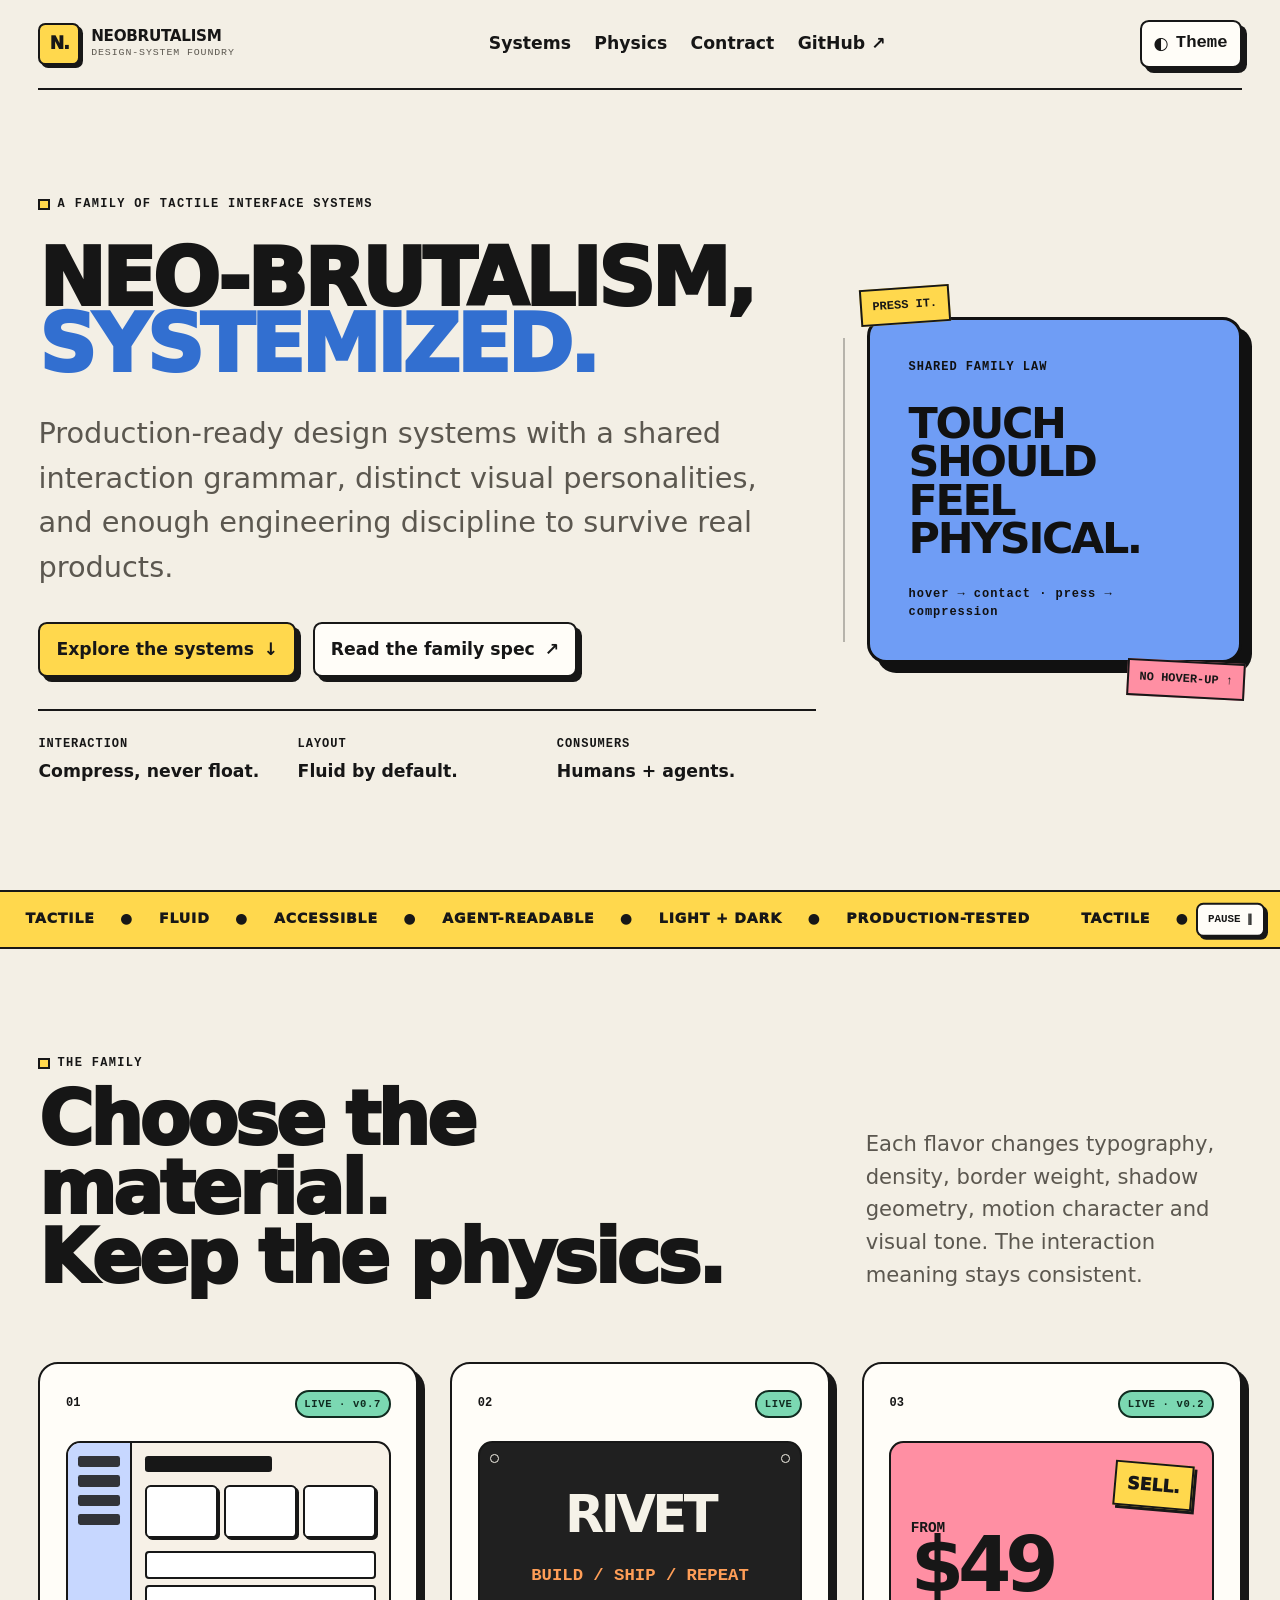
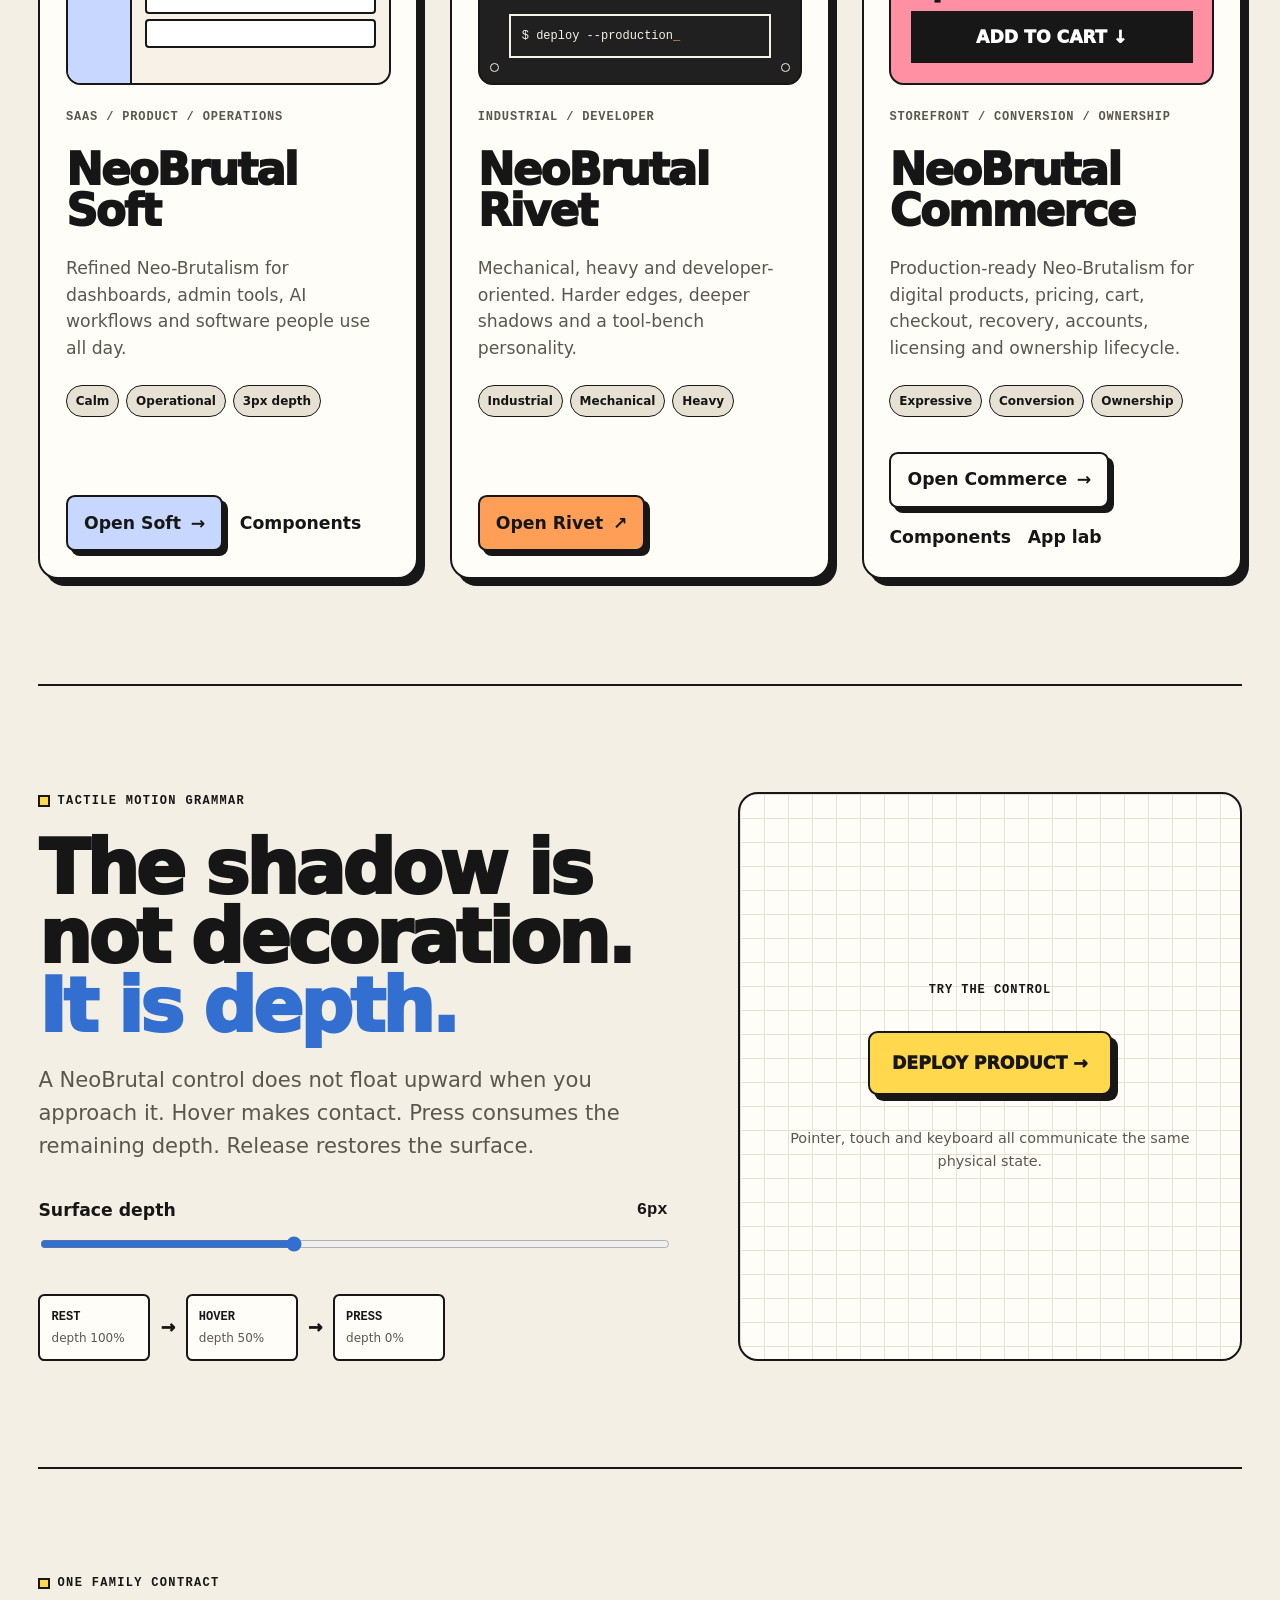
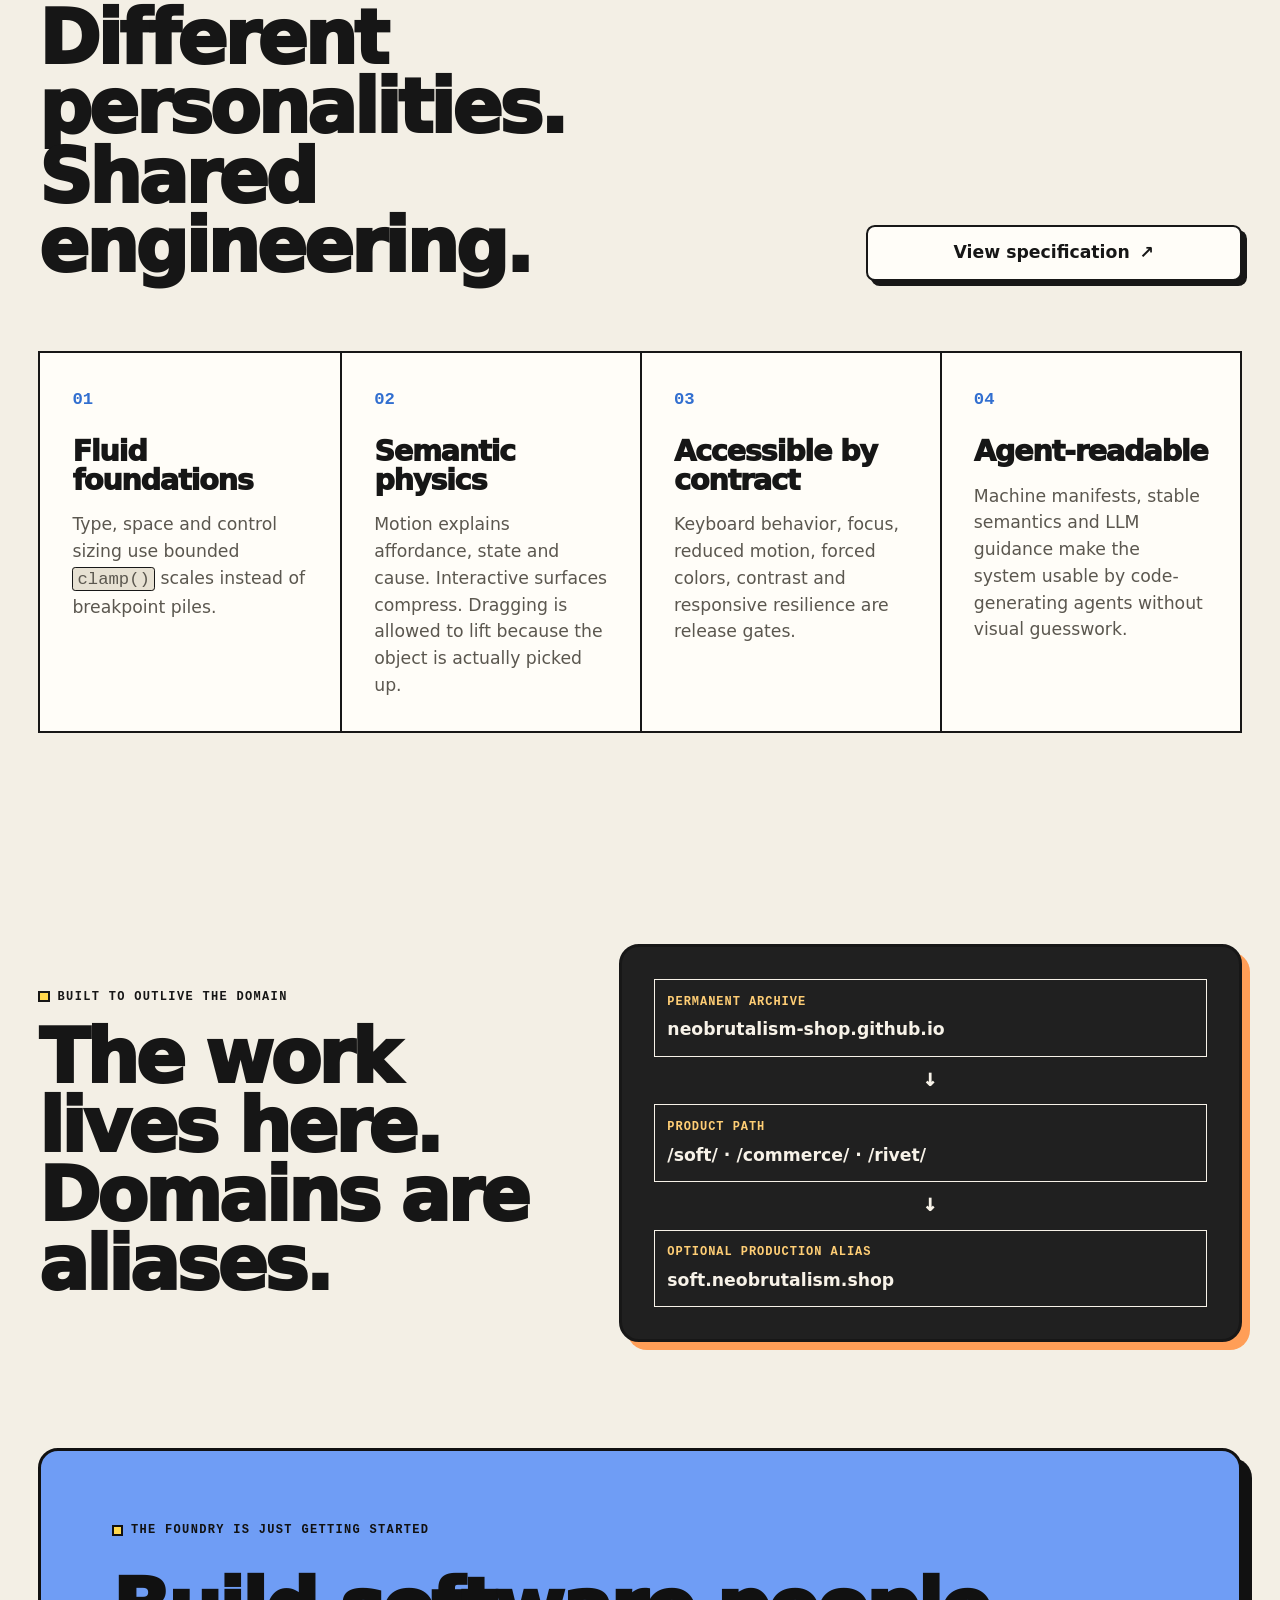
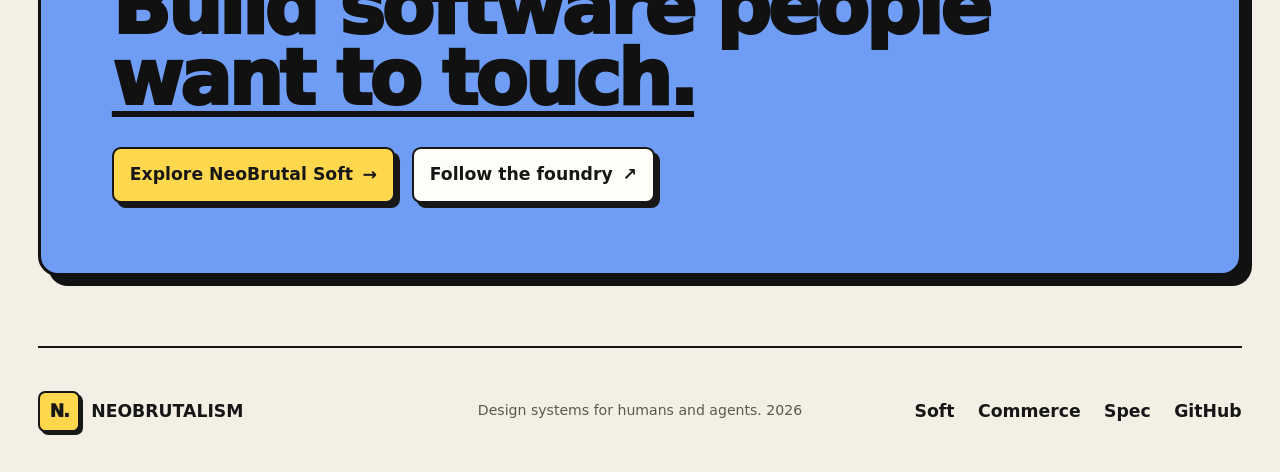
==== commit ed5bb2fa: "feat: promote Commerce v1.0 on Foundry" ====
--- a/index.html
+++ b/index.html
@@ -137,21 +137,23 @@
         <article class="system-card system-commerce">
           <div class="system-card-top">
             <span class="system-index">03</span>
-            <span class="status status-building">NEXT</span>
+            <span class="status status-live">LIVE · v1.0</span>
           </div>
           <div class="system-preview commerce-preview" aria-hidden="true">
             <span class="sale-sticker">SELL.</span>
             <div class="commerce-price"><small>FROM</small><strong>$49</strong></div>
             <div class="commerce-buy">ADD TO CART ↓</div>
           </div>
-          <p class="system-type">STOREFRONT / CONVERSION</p>
+          <p class="system-type">STOREFRONT / CONVERSION / OWNERSHIP</p>
           <h3>NeoBrutal Commerce</h3>
-          <p>Expressive Neo-Brutalism for digital products, pricing, checkout and creator storefronts.</p>
+          <p>Production-ready Neo-Brutalism for digital products, pricing, cart, checkout, recovery, accounts, licensing and ownership lifecycle.</p>
           <ul class="tag-row" aria-label="Commerce characteristics">
-            <li>Expressive</li><li>Conversion</li><li>Retail</li>
+            <li>Expressive</li><li>Conversion</li><li>Ownership</li>
           </ul>
           <div class="system-actions">
-            <a class="button tactile" href="https://github.com/NeoBrutalism-shop/NeoBrutal-Commerce">Follow development <span aria-hidden="true">↗</span></a>
+            <a class="button tactile" href="./commerce/">Open Commerce <span aria-hidden="true">→</span></a>
+            <a class="text-link" href="./commerce/components.html">Components</a>
+            <a class="text-link" href="./commerce/demo/v10.html">App lab</a>
           </div>
         </article>
       </div>
@@ -233,6 +235,7 @@
     <p>Design systems for humans and agents. <span id="year"></span></p>
     <nav aria-label="Footer navigation">
       <a href="./soft/">Soft</a>
+      <a href="./commerce/">Commerce</a>
       <a href="https://github.com/NeoBrutalism-shop/spec">Spec</a>
       <a href="https://github.com/NeoBrutalism-shop">GitHub</a>
     </nav>
